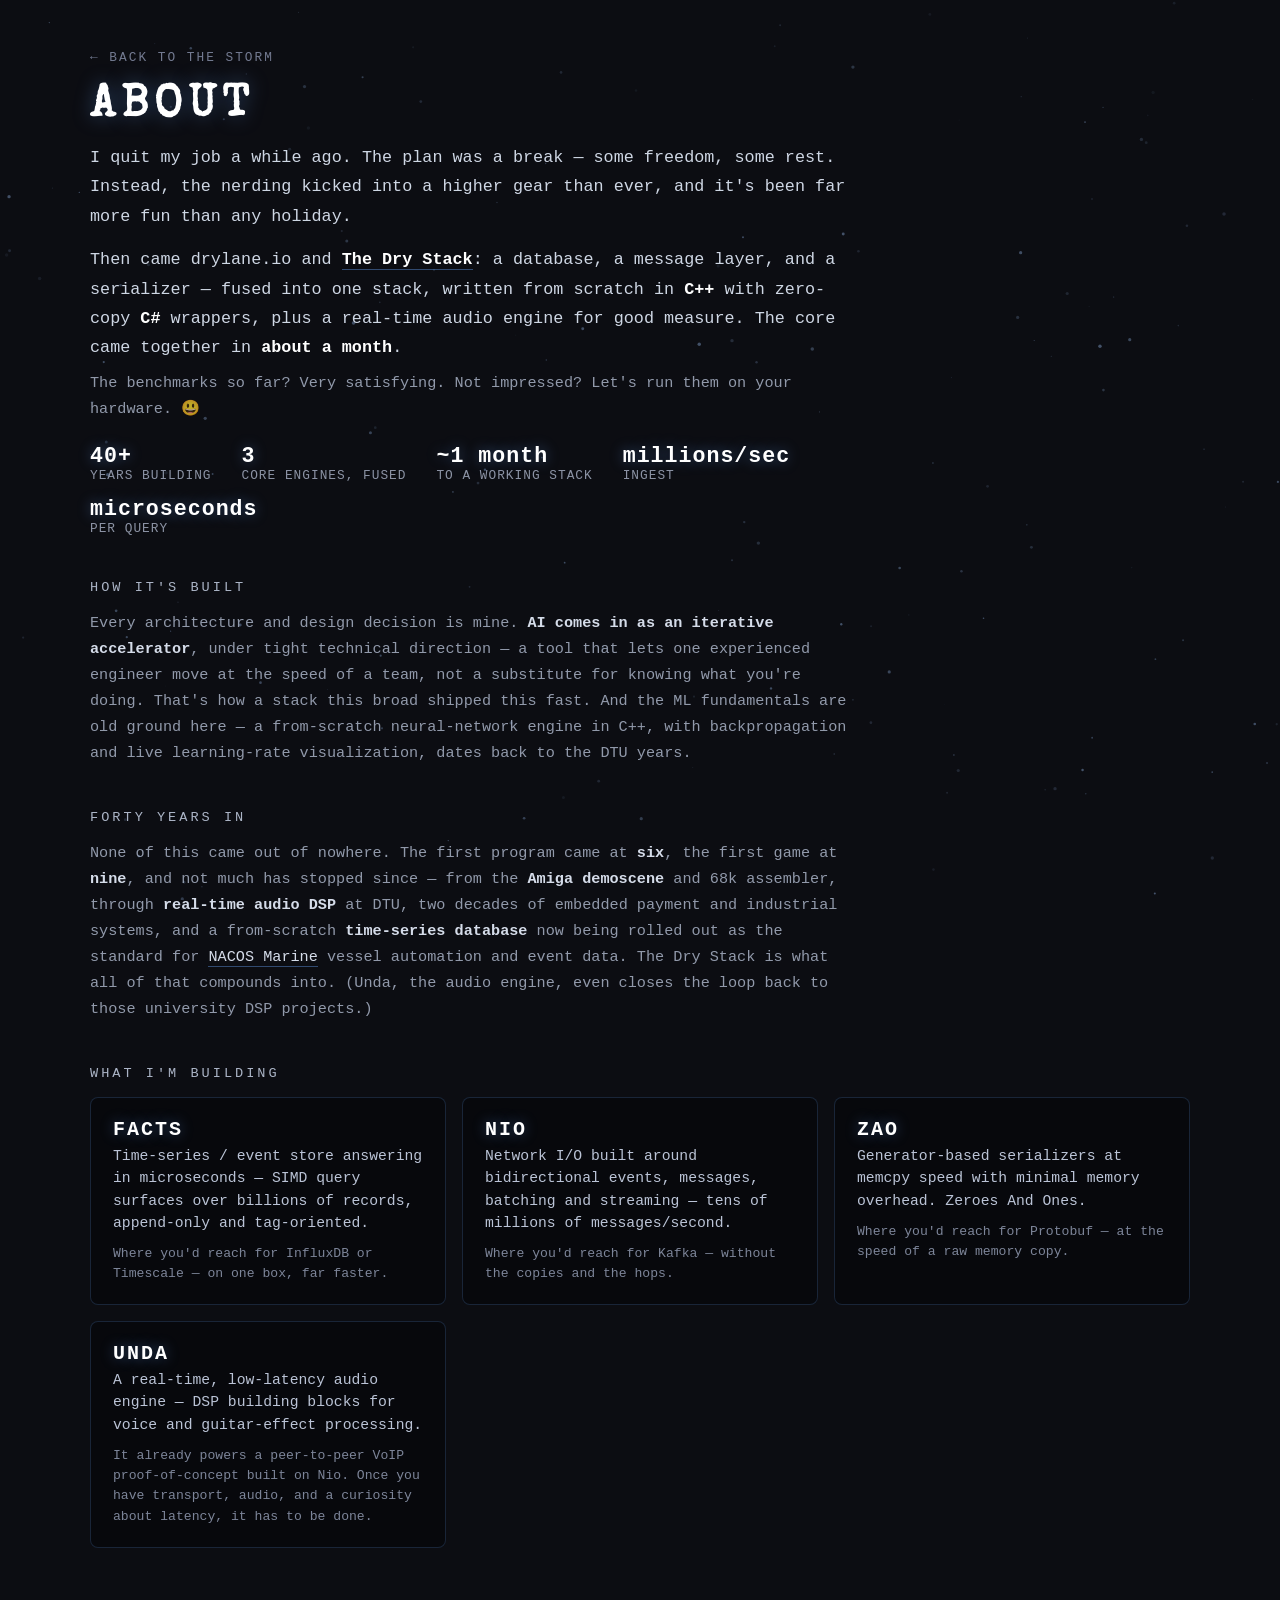
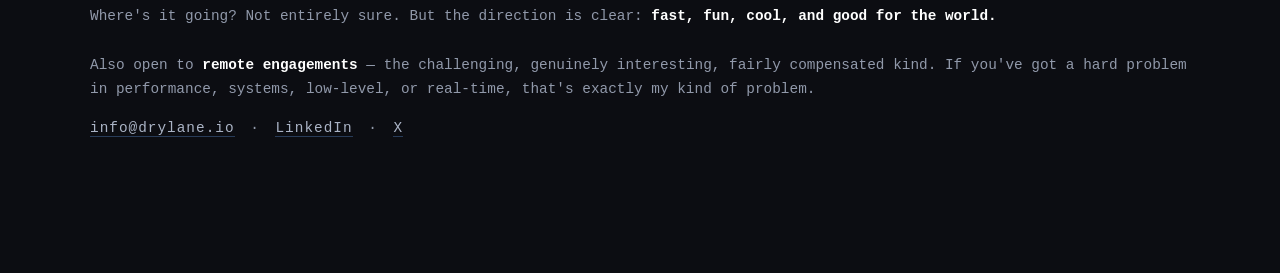
==== about.html @ 505cc19f "NN" ====
<!DOCTYPE html>
<html lang="en">
<head>
    <meta charset="UTF-8">
    <meta name="viewport" content="width=device-width, initial-scale=1.0">
    <title>About — the maker behind The Dry Stack</title>
    <link rel="preconnect" href="https://fonts.googleapis.com">
    <link rel="preconnect" href="https://fonts.gstatic.com" crossorigin>
    <link href="https://fonts.googleapis.com/css2?family=Special+Elite&display=swap" rel="stylesheet">
    <style>
        * { margin: 0; padding: 0; box-sizing: border-box; }

        body {
            background-color: #0c0d12;
            color: rgba(230, 239, 255, 0.9);
            font-family: 'Cascadia Code', 'JetBrains Mono', ui-monospace, 'SF Mono', Menlo, Consolas, monospace;
            min-height: 100vh;
            padding: 48px 24px 80px;
        }

        /* Subtle drifting particle field — the calm at the eye of the storm. */
        #eye-canvas {
            position: fixed;
            top: 0;
            left: 0;
            width: 100%;
            height: 100%;
            z-index: 0;
            pointer-events: none;
            display: block;
        }

        .wrap { max-width: 1100px; margin: 0 auto; position: relative; z-index: 1; }

        a.back {
            color: rgba(160, 170, 200, 0.7);
            text-decoration: none;
            font-size: 0.8rem;
            letter-spacing: 2px;
            text-transform: uppercase;
        }
        a.back:hover { color: #fff; }

        h1 {
            color: #ffffff;
            font-family: 'Special Elite', 'Courier New', monospace;
            font-size: 2.8rem;
            letter-spacing: 6px;
            text-transform: uppercase;
            margin: 18px 0 6px;
            text-shadow: 0 0 20px rgba(106, 168, 254, 0.35);
        }

        .lede {
            color: rgba(224, 232, 246, 0.92);
            font-size: 1.05rem;
            line-height: 1.75;
            max-width: 760px;
            margin: 14px 0 8px;
        }
        .lede strong { color: #fff; }

        .sub {
            color: rgba(190, 200, 222, 0.75);
            font-size: 0.95rem;
            line-height: 1.7;
            max-width: 760px;
            margin: 0 0 16px;
        }
        .sub strong { color: rgba(224, 232, 246, 0.95); }

        .lede a, .sub a {
            color: rgba(224, 232, 246, 0.95);
            text-decoration: none;
            border-bottom: 1px solid rgba(106, 168, 254, 0.4);
            transition: color 0.2s ease, border-color 0.2s ease;
        }
        .lede a:hover, .sub a:hover { color: #fff; border-color: rgba(150, 200, 255, 0.9); }

        .section-label {
            color: rgba(200, 210, 230, 0.85);
            font-size: 0.85rem;
            letter-spacing: 3px;
            text-transform: uppercase;
            margin: 44px 0 16px;
        }

        /* By-the-numbers strip */
        .stats {
            display: flex;
            flex-wrap: wrap;
            gap: 14px 30px;
            margin: 22px 0 8px;
            max-width: 760px;
        }
        .stat { color: rgba(190, 200, 222, 0.72); font-size: 0.8rem; letter-spacing: 1px; text-transform: uppercase; }
        .stat b {
            display: block;
            color: #ffffff;
            font-size: 1.35rem;
            letter-spacing: 1px;
            text-transform: none;
            text-shadow: 0 0 14px rgba(106, 168, 254, 0.4);
        }

        .grid {
            display: grid;
            grid-template-columns: repeat(auto-fill, minmax(280px, 1fr));
            gap: 16px;
        }

        .card {
            display: block;
            text-decoration: none;
            color: inherit;
            background: #07080c;
            border: 1px solid rgba(106, 168, 254, 0.18);
            border-radius: 8px;
            padding: 20px 22px;
            transition: border-color 0.2s ease, box-shadow 0.2s ease, transform 0.2s ease;
        }
        a.card:hover {
            border-color: rgba(106, 168, 254, 0.55);
            box-shadow: 0 0 28px rgba(106, 168, 254, 0.18);
            transform: translateY(-2px);
        }

        .card .name {
            color: #ffffff;
            font-size: 1.25rem;
            font-weight: bold;
            letter-spacing: 2px;
            text-transform: uppercase;
            margin-bottom: 4px;
            text-shadow: 0 0 14px rgba(106, 168, 254, 0.4);
        }
        .card .what {
            color: rgba(206, 216, 236, 0.9);
            font-size: 0.92rem;
            line-height: 1.5;
            margin-bottom: 10px;
        }
        .card .why {
            color: rgba(170, 182, 208, 0.72);
            font-size: 0.82rem;
            line-height: 1.55;
        }

        .foot {
            margin-top: 56px;
            color: rgba(190, 200, 222, 0.75);
            font-size: 0.9rem;
            line-height: 1.7;
        }
        .foot strong { color: #fff; }
        .foot a {
            color: rgba(200, 210, 230, 0.85);
            text-decoration: none;
            border-bottom: 1px solid rgba(106, 168, 254, 0.3);
        }
        .foot a:hover { color: #fff; }
        .foot .links { margin-top: 14px; letter-spacing: 1px; word-spacing: 6px; }

        @media (max-width: 768px) {
            h1 { font-size: 1.8rem; letter-spacing: 3px; }
            .lede { font-size: 0.95rem; }
            .stat b { font-size: 1.15rem; }
        }
    </style>
</head>
<body>
    <canvas id="eye-canvas"></canvas>
    <div class="wrap">
        <a class="back" href="index.html">&larr; back to the storm</a>

        <h1>About</h1>
        <p class="lede">I quit my job a while ago. The plan was a break &mdash; some freedom, some
            rest. Instead, the nerding kicked into a higher gear than ever, and it's been far more
            fun than any holiday.</p>
        <p class="lede">Then came drylane.io and <a href="stack.html"><strong>The Dry Stack</strong></a>: a database, a
            message layer, and a serializer &mdash; fused into one stack, written from scratch in
            <strong>C++</strong> with zero-copy <strong>C#</strong> wrappers, plus a real-time audio
            engine for good measure. The core came together in <strong>about a month</strong>.</p>
        <p class="sub">The benchmarks so far? Very satisfying. Not impressed? Let's run them on your
            hardware. &#128515;</p>

        <div class="stats">
            <div class="stat"><b>40+</b> years building</div>
            <div class="stat"><b>3</b> core engines, fused</div>
            <div class="stat"><b>~1 month</b> to a working stack</div>
            <div class="stat"><b>millions/sec</b> ingest</div>
            <div class="stat"><b>microseconds</b> per query</div>
        </div>

        <div class="section-label">How it's built</div>
        <p class="sub">Every architecture and design decision is mine. <strong>AI comes in as an
            iterative accelerator</strong>, under tight technical direction &mdash; a tool that lets
            one experienced engineer move at the speed of a team, not a substitute for knowing what
            you're doing. That's how a stack this broad shipped this fast. And the ML fundamentals
            are old ground here &mdash; a from-scratch neural-network engine in C++, with
            backpropagation and live learning-rate visualization, dates back to the DTU years.</p>

        <div class="section-label">Forty years in</div>
        <p class="sub">None of this came out of nowhere. The first program came at <strong>six</strong>,
            the first game at <strong>nine</strong>, and not much has stopped since &mdash;
            from the <strong>Amiga demoscene</strong> and 68k assembler, through <strong>real-time
            audio DSP</strong> at DTU, two decades of embedded payment and industrial systems, and a
            from-scratch <strong>time-series database</strong> now being rolled out as the standard
            for <a href="https://www.nacosmarine.com/">NACOS&nbsp;Marine</a> vessel automation and
            event data.
            The Dry Stack is what all of that compounds into. (Unda, the audio engine, even closes
            the loop back to those university DSP projects.)</p>

        <div class="section-label">What I'm building</div>
        <div class="grid">
            <a class="card" href="facts.html">
                <div class="name">Facts</div>
                <div class="what">Time-series / event store answering in microseconds &mdash; SIMD
                    query surfaces over billions of records, append-only and tag-oriented.</div>
                <div class="why">Where you'd reach for InfluxDB or Timescale &mdash; on one box,
                    far faster.</div>
            </a>
            <a class="card" href="nio.html">
                <div class="name">Nio</div>
                <div class="what">Network I/O built around bidirectional events, messages, batching
                    and streaming &mdash; tens of millions of messages/second.</div>
                <div class="why">Where you'd reach for Kafka &mdash; without the copies and the
                    hops.</div>
            </a>
            <a class="card" href="zao.html">
                <div class="name">Zao</div>
                <div class="what">Generator-based serializers at memcpy speed with minimal memory
                    overhead. Zeroes And Ones.</div>
                <div class="why">Where you'd reach for Protobuf &mdash; at the speed of a raw memory
                    copy.</div>
            </a>
            <div class="card">
                <div class="name">Unda</div>
                <div class="what">A real-time, low-latency audio engine &mdash; DSP building blocks
                    for voice and guitar-effect processing.</div>
                <div class="why">It already powers a peer-to-peer VoIP proof-of-concept built on
                    Nio. Once you have transport, audio, and a curiosity about latency, it has to be
                    done.</div>
            </div>
        </div>

        <div class="foot">
            Where's it going? Not entirely sure. But the direction is clear:
            <strong>fast, fun, cool, and good for the world.</strong>
            <br><br>
            Also open to <strong>remote engagements</strong> &mdash; the challenging, genuinely
            interesting, fairly compensated kind. If you've got a hard problem in performance,
            systems, low-level, or real-time, that's exactly my kind of problem.
            <div class="links">
                <a href="mailto:info@drylane.io">info@drylane.io</a> &middot;
                <a href="https://www.linkedin.com/company/drylane-io">LinkedIn</a> &middot;
                <a href="https://x.com/drylaneio">X</a>
            </div>
        </div>
    </div>

    <script>
        // Eye-of-the-storm ambience: a sparse field of faint particles drifting in a
        // slow swirl. Decorative only; pauses for prefers-reduced-motion.
        (() => {
            const canvas = document.getElementById('eye-canvas');
            const ctx = canvas.getContext('2d');
            const reduce = window.matchMedia('(prefers-reduced-motion: reduce)').matches;
            let w, h, cx, cy, particles;

            function seed() {
                w = canvas.width = window.innerWidth;
                h = canvas.height = window.innerHeight;
                cx = w / 2; cy = h / 2;
                const count = Math.min(280, Math.floor(w * h / 7000));
                particles = [];
                for (let i = 0; i < count; i++) {
                    particles.push({
                        x: Math.random() * w,
                        y: Math.random() * h,
                        r: Math.random() * 1.4 + 0.4,
                        a: Math.random() * 0.35 + 0.06,
                        drift: Math.random() * 0.0006 + 0.0002,
                        vy: Math.random() * 0.12 + 0.03
                    });
                }
            }

            function draw(animate) {
                ctx.clearRect(0, 0, w, h);
                for (const p of particles) {
                    if (animate) {
                        const dx = p.x - cx, dy = p.y - cy;
                        const cos = Math.cos(p.drift), sin = Math.sin(p.drift);
                        p.x = cx + dx * cos - dy * sin;
                        p.y = cy + dx * sin + dy * cos - p.vy;
                        if (p.y < -5) p.y = h + 5;
                        if (p.x < -5) p.x = w + 5; else if (p.x > w + 5) p.x = -5;
                    }
                    ctx.beginPath();
                    ctx.arc(p.x, p.y, p.r, 0, Math.PI * 2);
                    ctx.fillStyle = 'rgba(150, 185, 235, ' + p.a + ')';
                    ctx.fill();
                }
                if (animate) requestAnimationFrame(() => draw(true));
            }

            seed();
            draw(!reduce);
            window.addEventListener('resize', () => { seed(); if (reduce) draw(false); });
        })();
    </script>
</body>
</html>
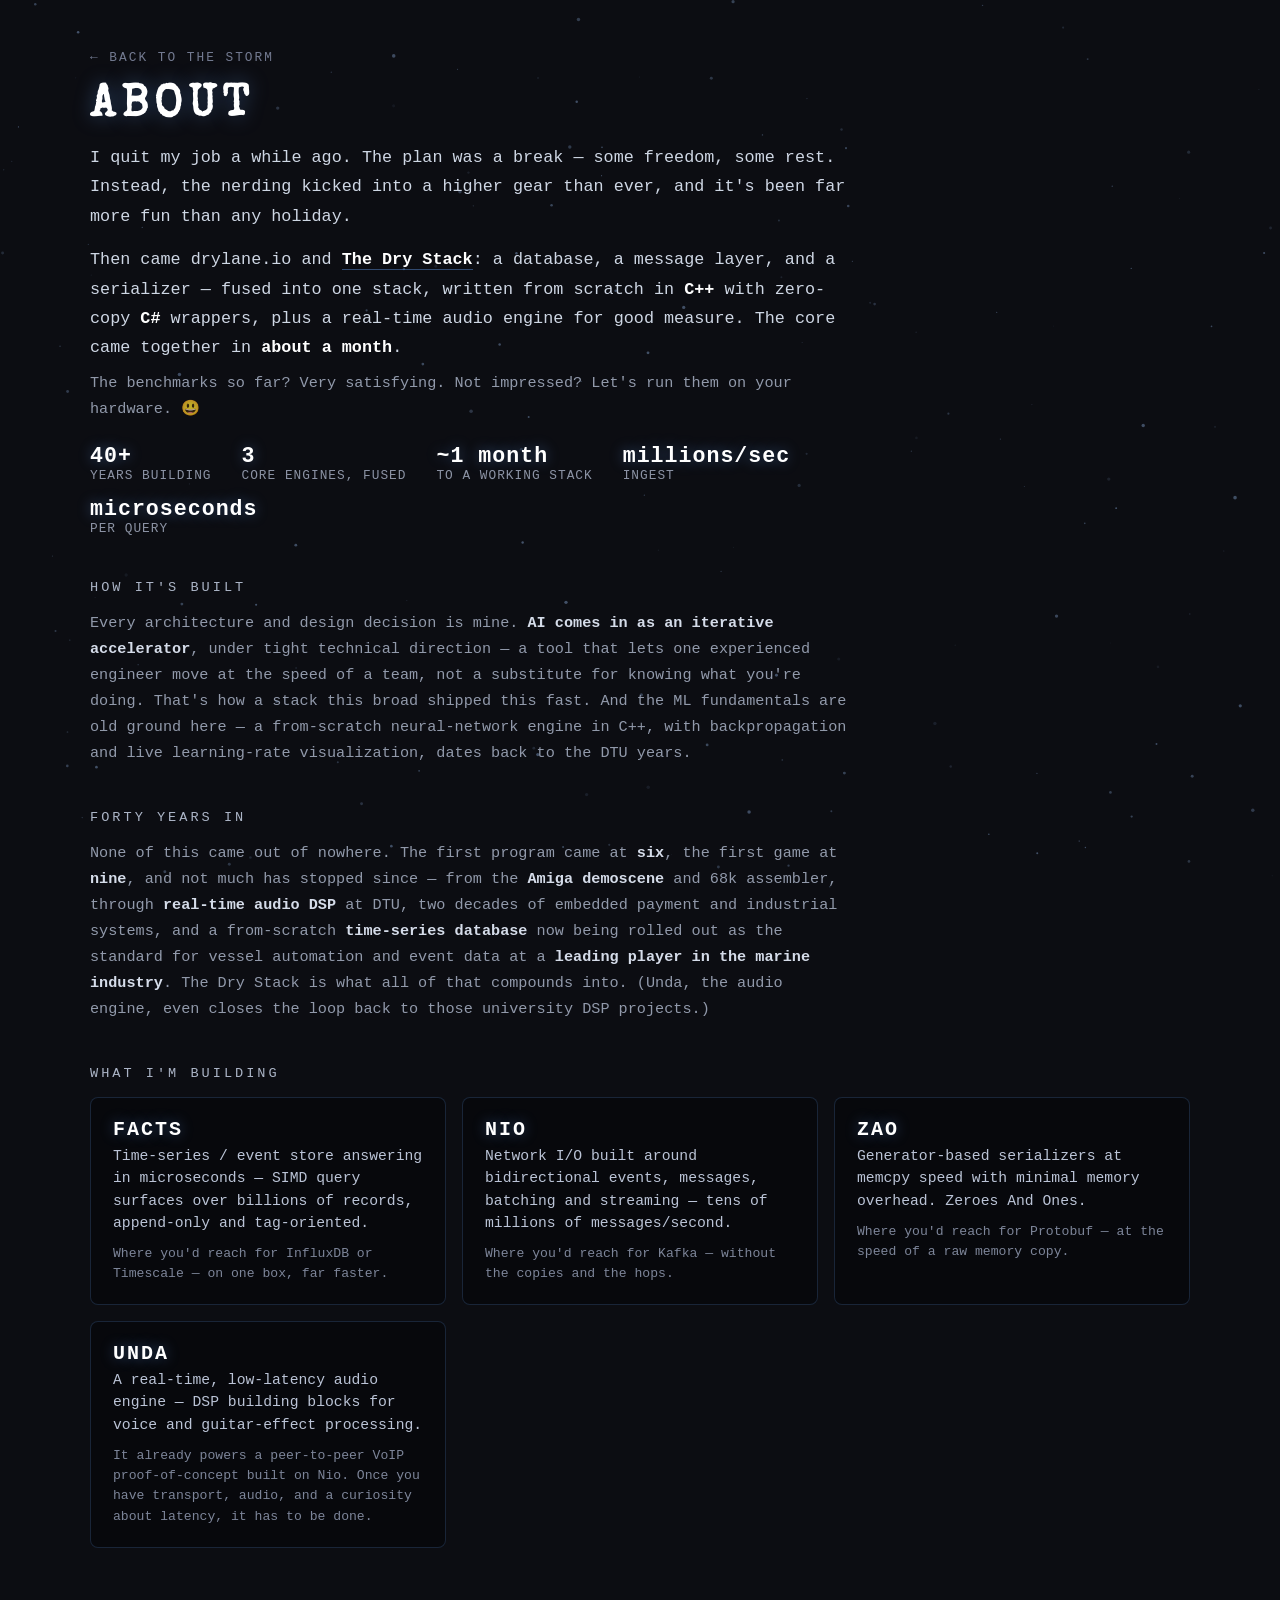
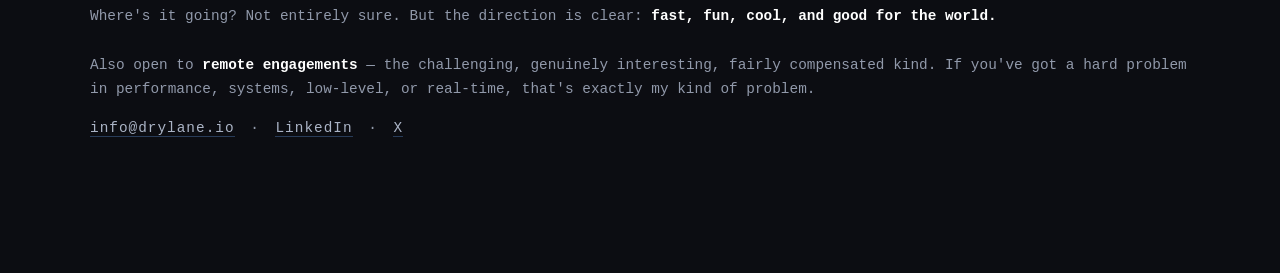
==== commit ce2a84fa: "Doc" ====
--- a/about.html
+++ b/about.html
@@ -206,8 +206,8 @@
             from the <strong>Amiga demoscene</strong> and 68k assembler, through <strong>real-time
             audio DSP</strong> at DTU, two decades of embedded payment and industrial systems, and a
             from-scratch <strong>time-series database</strong> now being rolled out as the standard
-            for <a href="https://www.nacosmarine.com/">NACOS&nbsp;Marine</a> vessel automation and
-            event data.
+            for vessel automation and event data at a <strong>leading player in the marine
+            industry</strong>.
             The Dry Stack is what all of that compounds into. (Unda, the audio engine, even closes
             the loop back to those university DSP projects.)</p>
 
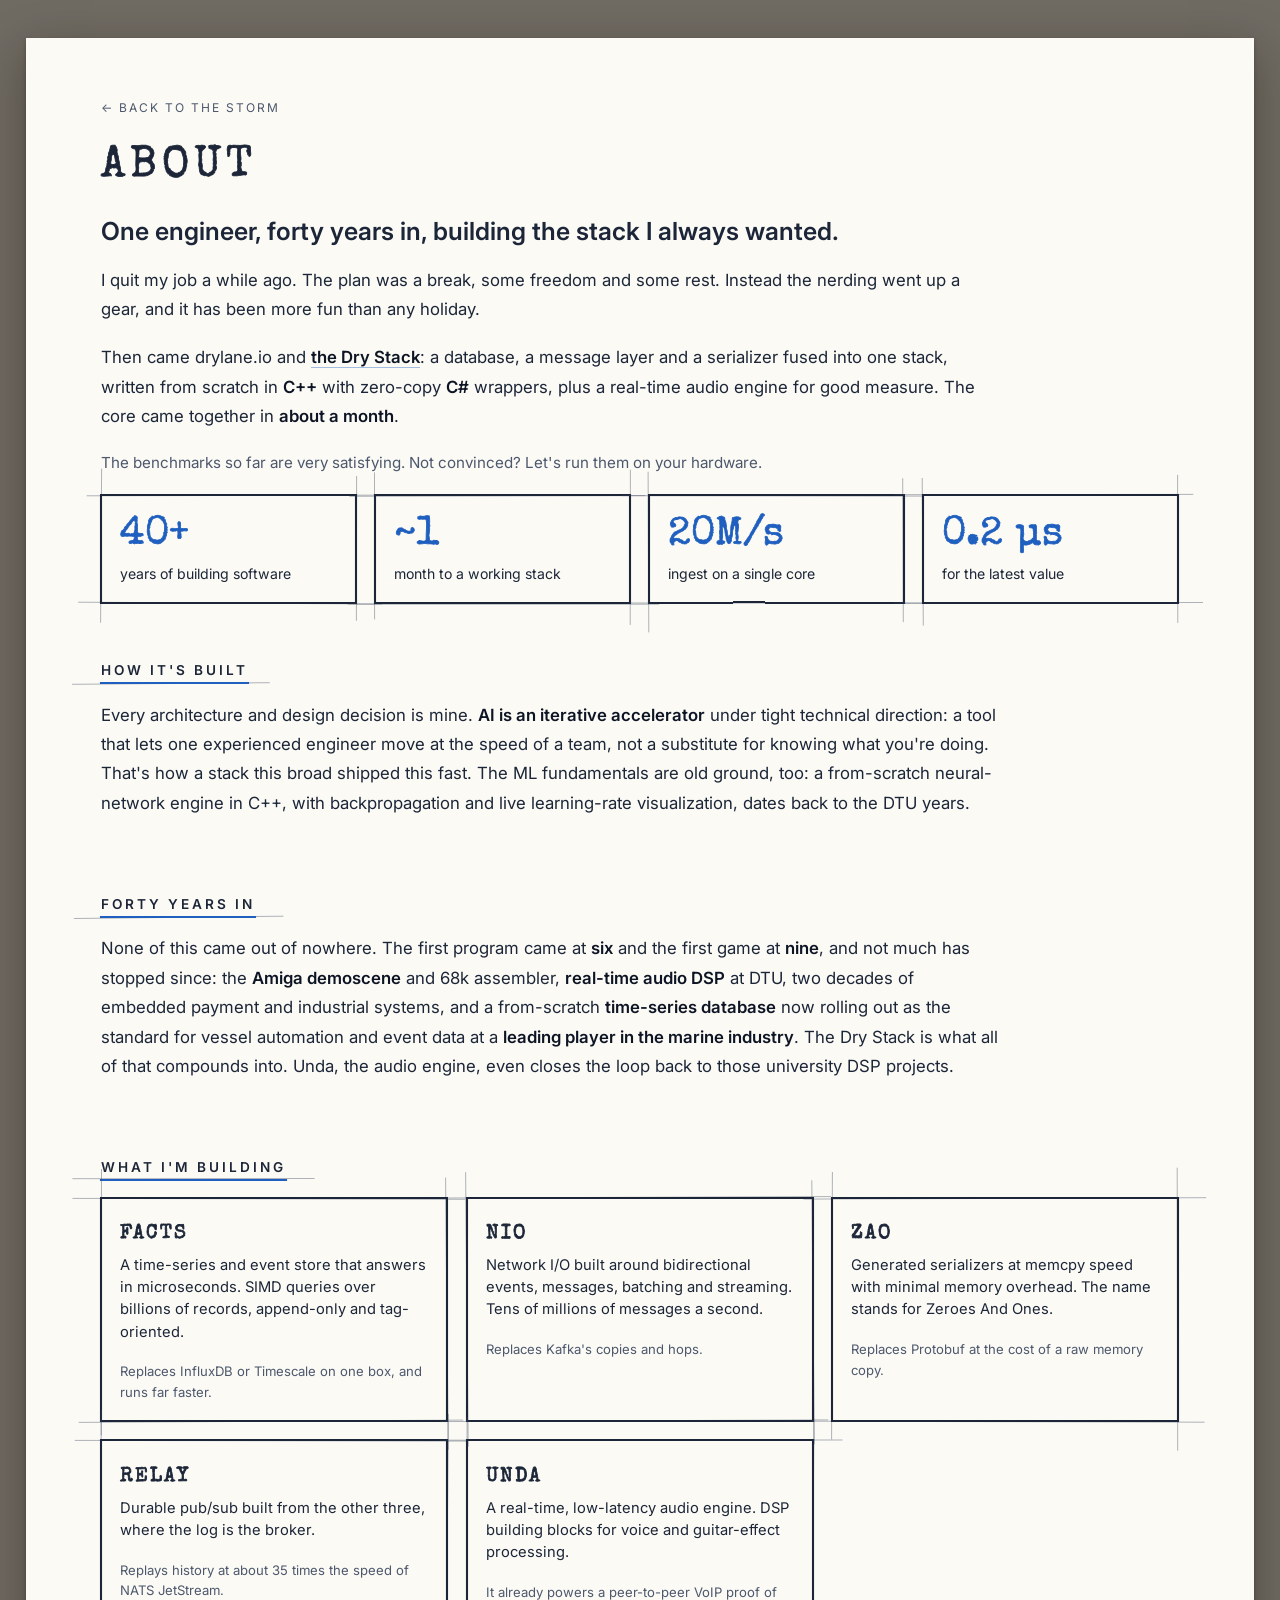
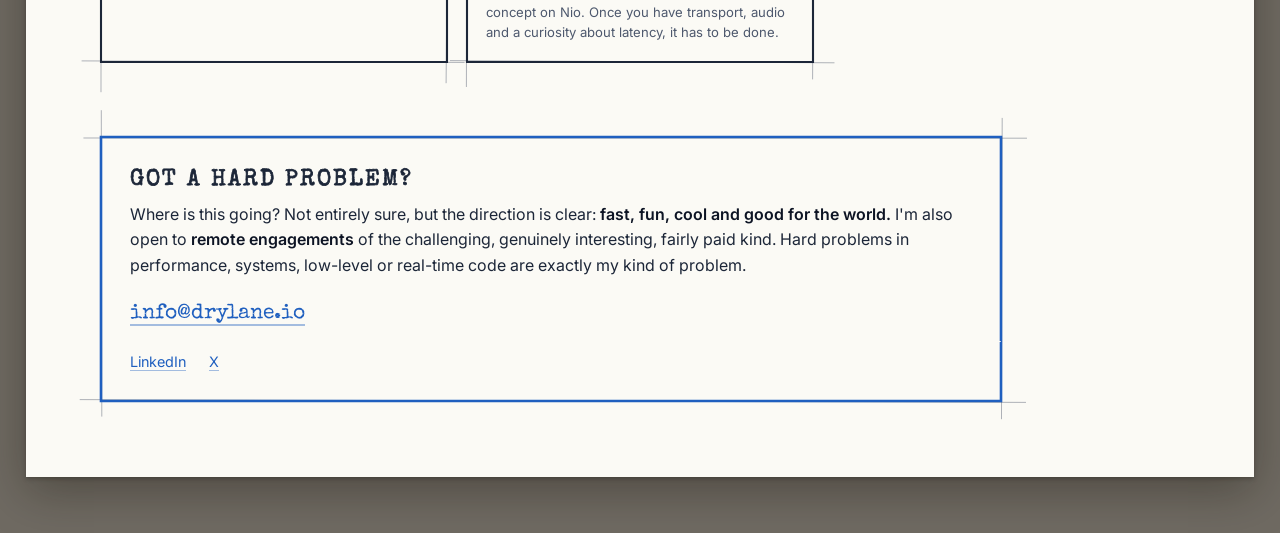
==== commit 8df8dc38: "Drafting-sheet restyle of the inner pages Co-Authored-By: Claude Opus 5.5 <noreply@anthropic.com>" ====
--- a/about.html
+++ b/about.html
@@ -3,312 +3,101 @@
 <head>
     <meta charset="UTF-8">
     <meta name="viewport" content="width=device-width, initial-scale=1.0">
-    <title>About — the maker behind The Dry Stack</title>
+    <title>About Drylane</title>
+    <script src="ink.js"></script>
     <link rel="preconnect" href="https://fonts.googleapis.com">
     <link rel="preconnect" href="https://fonts.gstatic.com" crossorigin>
-    <link href="https://fonts.googleapis.com/css2?family=Special+Elite&display=swap" rel="stylesheet">
-    <style>
-        * { margin: 0; padding: 0; box-sizing: border-box; }
-
-        body {
-            background-color: #0c0d12;
-            color: rgba(230, 239, 255, 0.9);
-            font-family: 'Cascadia Code', 'JetBrains Mono', ui-monospace, 'SF Mono', Menlo, Consolas, monospace;
-            min-height: 100vh;
-            padding: 48px 24px 80px;
-        }
-
-        /* Subtle drifting particle field — the calm at the eye of the storm. */
-        #eye-canvas {
-            position: fixed;
-            top: 0;
-            left: 0;
-            width: 100%;
-            height: 100%;
-            z-index: 0;
-            pointer-events: none;
-            display: block;
-        }
-
-        .wrap { max-width: 1100px; margin: 0 auto; position: relative; z-index: 1; }
-
-        a.back {
-            color: rgba(160, 170, 200, 0.7);
-            text-decoration: none;
-            font-size: 0.8rem;
-            letter-spacing: 2px;
-            text-transform: uppercase;
-        }
-        a.back:hover { color: #fff; }
-
-        h1 {
-            color: #ffffff;
-            font-family: 'Special Elite', 'Courier New', monospace;
-            font-size: 2.8rem;
-            letter-spacing: 6px;
-            text-transform: uppercase;
-            margin: 18px 0 6px;
-            text-shadow: 0 0 20px rgba(106, 168, 254, 0.35);
-        }
-
-        .lede {
-            color: rgba(224, 232, 246, 0.92);
-            font-size: 1.05rem;
-            line-height: 1.75;
-            max-width: 760px;
-            margin: 14px 0 8px;
-        }
-        .lede strong { color: #fff; }
-
-        .sub {
-            color: rgba(190, 200, 222, 0.75);
-            font-size: 0.95rem;
-            line-height: 1.7;
-            max-width: 760px;
-            margin: 0 0 16px;
-        }
-        .sub strong { color: rgba(224, 232, 246, 0.95); }
-
-        .lede a, .sub a {
-            color: rgba(224, 232, 246, 0.95);
-            text-decoration: none;
-            border-bottom: 1px solid rgba(106, 168, 254, 0.4);
-            transition: color 0.2s ease, border-color 0.2s ease;
-        }
-        .lede a:hover, .sub a:hover { color: #fff; border-color: rgba(150, 200, 255, 0.9); }
-
-        .section-label {
-            color: rgba(200, 210, 230, 0.85);
-            font-size: 0.85rem;
-            letter-spacing: 3px;
-            text-transform: uppercase;
-            margin: 44px 0 16px;
-        }
-
-        /* By-the-numbers strip */
-        .stats {
-            display: flex;
-            flex-wrap: wrap;
-            gap: 14px 30px;
-            margin: 22px 0 8px;
-            max-width: 760px;
-        }
-        .stat { color: rgba(190, 200, 222, 0.72); font-size: 0.8rem; letter-spacing: 1px; text-transform: uppercase; }
-        .stat b {
-            display: block;
-            color: #ffffff;
-            font-size: 1.35rem;
-            letter-spacing: 1px;
-            text-transform: none;
-            text-shadow: 0 0 14px rgba(106, 168, 254, 0.4);
-        }
-
-        .grid {
-            display: grid;
-            grid-template-columns: repeat(auto-fill, minmax(280px, 1fr));
-            gap: 16px;
-        }
-
-        .card {
-            display: block;
-            text-decoration: none;
-            color: inherit;
-            background: #07080c;
-            border: 1px solid rgba(106, 168, 254, 0.18);
-            border-radius: 8px;
-            padding: 20px 22px;
-            transition: border-color 0.2s ease, box-shadow 0.2s ease, transform 0.2s ease;
-        }
-        a.card:hover {
-            border-color: rgba(106, 168, 254, 0.55);
-            box-shadow: 0 0 28px rgba(106, 168, 254, 0.18);
-            transform: translateY(-2px);
-        }
-
-        .card .name {
-            color: #ffffff;
-            font-size: 1.25rem;
-            font-weight: bold;
-            letter-spacing: 2px;
-            text-transform: uppercase;
-            margin-bottom: 4px;
-            text-shadow: 0 0 14px rgba(106, 168, 254, 0.4);
-        }
-        .card .what {
-            color: rgba(206, 216, 236, 0.9);
-            font-size: 0.92rem;
-            line-height: 1.5;
-            margin-bottom: 10px;
-        }
-        .card .why {
-            color: rgba(170, 182, 208, 0.72);
-            font-size: 0.82rem;
-            line-height: 1.55;
-        }
-
-        .foot {
-            margin-top: 56px;
-            color: rgba(190, 200, 222, 0.75);
-            font-size: 0.9rem;
-            line-height: 1.7;
-        }
-        .foot strong { color: #fff; }
-        .foot a {
-            color: rgba(200, 210, 230, 0.85);
-            text-decoration: none;
-            border-bottom: 1px solid rgba(106, 168, 254, 0.3);
-        }
-        .foot a:hover { color: #fff; }
-        .foot .links { margin-top: 14px; letter-spacing: 1px; word-spacing: 6px; }
-
-        @media (max-width: 768px) {
-            h1 { font-size: 1.8rem; letter-spacing: 3px; }
-            .lede { font-size: 0.95rem; }
-            .stat b { font-size: 1.15rem; }
-        }
-    </style>
+    <link href="https://fonts.googleapis.com/css2?family=Special+Elite&family=Inter:wght@400;600&family=Caveat:wght@500;600&display=swap" rel="stylesheet">
+    <link rel="stylesheet" href="site.css">
 </head>
 <body>
-    <canvas id="eye-canvas"></canvas>
-    <div class="wrap">
+    <div class="sheet">
         <a class="back" href="index.html">&larr; back to the storm</a>
 
         <h1>About</h1>
-        <p class="lede">I quit my job a while ago. The plan was a break &mdash; some freedom, some
-            rest. Instead, the nerding kicked into a higher gear than ever, and it's been far more
-            fun than any holiday.</p>
-        <p class="lede">Then came drylane.io and <a href="stack.html"><strong>The Dry Stack</strong></a>: a database, a
-            message layer, and a serializer &mdash; fused into one stack, written from scratch in
+        <p class="tagline">One engineer, forty years in, building the stack I always wanted.</p>
+        <p class="lede">I quit my job a while ago. The plan was a break, some freedom and some rest.
+            Instead the nerding went up a gear, and it has been more fun than any holiday.</p>
+        <p class="lede">Then came drylane.io and <a href="stack.html"><strong>the Dry Stack</strong></a>:
+            a database, a message layer and a serializer fused into one stack, written from scratch in
             <strong>C++</strong> with zero-copy <strong>C#</strong> wrappers, plus a real-time audio
             engine for good measure. The core came together in <strong>about a month</strong>.</p>
-        <p class="sub">The benchmarks so far? Very satisfying. Not impressed? Let's run them on your
-            hardware. &#128515;</p>
+        <p class="sub">The benchmarks so far are very satisfying. Not convinced? Let's run them on your
+            hardware.</p>
 
-        <div class="stats">
-            <div class="stat"><b>40+</b> years building</div>
-            <div class="stat"><b>3</b> core engines, fused</div>
-            <div class="stat"><b>~1 month</b> to a working stack</div>
-            <div class="stat"><b>millions/sec</b> ingest</div>
-            <div class="stat"><b>microseconds</b> per query</div>
+        <div class="proof">
+            <div class="tile" data-ink="box" data-reveal><span class="big">40+</span><span class="lbl">years of building software</span></div>
+            <div class="tile" data-ink="box" data-reveal><span class="big">~1</span><span class="lbl">month to a working stack</span></div>
+            <a class="tile" href="facts.html" data-ink="box" data-reveal><span class="big">20M/s</span><span class="lbl">ingest on a single core</span></a>
+            <a class="tile" href="facts.html" data-ink="box" data-reveal><span class="big">0.2&nbsp;&micro;s</span><span class="lbl">for the latest value</span></a>
         </div>
 
-        <div class="section-label">How it's built</div>
-        <p class="sub">Every architecture and design decision is mine. <strong>AI comes in as an
-            iterative accelerator</strong>, under tight technical direction &mdash; a tool that lets
-            one experienced engineer move at the speed of a team, not a substitute for knowing what
-            you're doing. That's how a stack this broad shipped this fast. And the ML fundamentals
-            are old ground here &mdash; a from-scratch neural-network engine in C++, with
-            backpropagation and live learning-rate visualization, dates back to the DTU years.</p>
+        <div class="section-wrap"><span class="section-label" data-ink="u" data-reveal>How it's built</span></div>
+        <p class="lede">Every architecture and design decision is mine. <strong>AI is an iterative
+            accelerator</strong> under tight technical direction: a tool that lets one experienced
+            engineer move at the speed of a team, not a substitute for knowing what you're doing.
+            That's how a stack this broad shipped this fast. The ML fundamentals are old ground, too:
+            a from-scratch neural-network engine in C++, with backpropagation and live learning-rate
+            visualization, dates back to the DTU years.</p>
 
-        <div class="section-label">Forty years in</div>
-        <p class="sub">None of this came out of nowhere. The first program came at <strong>six</strong>,
-            the first game at <strong>nine</strong>, and not much has stopped since &mdash;
-            from the <strong>Amiga demoscene</strong> and 68k assembler, through <strong>real-time
-            audio DSP</strong> at DTU, two decades of embedded payment and industrial systems, and a
-            from-scratch <strong>time-series database</strong> now being rolled out as the standard
-            for vessel automation and event data at a <strong>leading player in the marine
-            industry</strong>.
-            The Dry Stack is what all of that compounds into. (Unda, the audio engine, even closes
-            the loop back to those university DSP projects.)</p>
+        <div class="section-wrap"><span class="section-label" data-ink="u" data-reveal>Forty years in</span></div>
+        <p class="lede">None of this came out of nowhere. The first program came at <strong>six</strong>
+            and the first game at <strong>nine</strong>, and not much has stopped since: the
+            <strong>Amiga demoscene</strong> and 68k assembler, <strong>real-time audio DSP</strong> at
+            DTU, two decades of embedded payment and industrial systems, and a from-scratch
+            <strong>time-series database</strong> now rolling out as the standard for vessel automation
+            and event data at a <strong>leading player in the marine industry</strong>. The Dry Stack
+            is what all of that compounds into. Unda, the audio engine, even closes the loop back to
+            those university DSP projects.</p>
 
-        <div class="section-label">What I'm building</div>
+        <div class="section-wrap"><span class="section-label" data-ink="u" data-reveal>What I'm building</span></div>
         <div class="grid">
-            <a class="card" href="facts.html">
-                <div class="name">Facts</div>
-                <div class="what">Time-series / event store answering in microseconds &mdash; SIMD
-                    query surfaces over billions of records, append-only and tag-oriented.</div>
-                <div class="why">Where you'd reach for InfluxDB or Timescale &mdash; on one box,
-                    far faster.</div>
+            <a class="card" href="facts.html" data-ink="box" data-reveal>
+                <span class="name-line"><span class="name">Facts</span></span>
+                <div class="what">A time-series and event store that answers in microseconds. SIMD
+                    queries over billions of records, append-only and tag-oriented.</div>
+                <div class="why">Replaces InfluxDB or Timescale on one box, and runs far faster.</div>
             </a>
-            <a class="card" href="nio.html">
-                <div class="name">Nio</div>
-                <div class="what">Network I/O built around bidirectional events, messages, batching
-                    and streaming &mdash; tens of millions of messages/second.</div>
-                <div class="why">Where you'd reach for Kafka &mdash; without the copies and the
-                    hops.</div>
+            <a class="card" href="nio.html" data-ink="box" data-reveal>
+                <span class="name-line"><span class="name">Nio</span></span>
+                <div class="what">Network I/O built around bidirectional events, messages, batching and
+                    streaming. Tens of millions of messages a second.</div>
+                <div class="why">Replaces Kafka's copies and hops.</div>
             </a>
-            <a class="card" href="zao.html">
-                <div class="name">Zao</div>
-                <div class="what">Generator-based serializers at memcpy speed with minimal memory
-                    overhead. Zeroes And Ones.</div>
-                <div class="why">Where you'd reach for Protobuf &mdash; at the speed of a raw memory
-                    copy.</div>
+            <a class="card" href="zao.html" data-ink="box" data-reveal>
+                <span class="name-line"><span class="name">Zao</span></span>
+                <div class="what">Generated serializers at memcpy speed with minimal memory overhead.
+                    The name stands for Zeroes And Ones.</div>
+                <div class="why">Replaces Protobuf at the cost of a raw memory copy.</div>
             </a>
-            <div class="card">
-                <div class="name">Unda</div>
-                <div class="what">A real-time, low-latency audio engine &mdash; DSP building blocks
-                    for voice and guitar-effect processing.</div>
-                <div class="why">It already powers a peer-to-peer VoIP proof-of-concept built on
-                    Nio. Once you have transport, audio, and a curiosity about latency, it has to be
-                    done.</div>
+            <a class="card" href="relay.html" data-ink="box" data-reveal>
+                <span class="name-line"><span class="name">Relay</span></span>
+                <div class="what">Durable pub/sub built from the other three, where the log is the
+                    broker.</div>
+                <div class="why">Replays history at about 35 times the speed of NATS JetStream.</div>
+            </a>
+            <div class="card" data-ink="box" data-reveal>
+                <span class="name-line"><span class="name">Unda</span></span>
+                <div class="what">A real-time, low-latency audio engine. DSP building blocks for voice
+                    and guitar-effect processing.</div>
+                <div class="why">It already powers a peer-to-peer VoIP proof of concept on Nio. Once
+                    you have transport, audio and a curiosity about latency, it has to be done.</div>
             </div>
         </div>
 
-        <div class="foot">
-            Where's it going? Not entirely sure. But the direction is clear:
-            <strong>fast, fun, cool, and good for the world.</strong>
-            <br><br>
-            Also open to <strong>remote engagements</strong> &mdash; the challenging, genuinely
-            interesting, fairly compensated kind. If you've got a hard problem in performance,
-            systems, low-level, or real-time, that's exactly my kind of problem.
+        <div class="contact" data-ink="box2" data-reveal>
+            <span class="contact-h">Got a hard problem?</span>
+            <p>Where is this going? Not entirely sure, but the direction is clear: <strong>fast, fun,
+                cool and good for the world.</strong> I'm also open to <strong>remote
+                engagements</strong> of the challenging, genuinely interesting, fairly paid kind. Hard
+                problems in performance, systems, low-level or real-time code are exactly my kind of
+                problem.</p>
+            <a class="contact-mail" href="mailto:info@drylane.io">info@drylane.io</a>
             <div class="links">
-                <a href="mailto:info@drylane.io">info@drylane.io</a> &middot;
-                <a href="https://www.linkedin.com/company/drylane-io">LinkedIn</a> &middot;
+                <a href="https://www.linkedin.com/company/drylane-io">LinkedIn</a>
                 <a href="https://x.com/drylaneio">X</a>
             </div>
         </div>
     </div>
-
-    <script>
-        // Eye-of-the-storm ambience: a sparse field of faint particles drifting in a
-        // slow swirl. Decorative only; pauses for prefers-reduced-motion.
-        (() => {
-            const canvas = document.getElementById('eye-canvas');
-            const ctx = canvas.getContext('2d');
-            const reduce = window.matchMedia('(prefers-reduced-motion: reduce)').matches;
-            let w, h, cx, cy, particles;
-
-            function seed() {
-                w = canvas.width = window.innerWidth;
-                h = canvas.height = window.innerHeight;
-                cx = w / 2; cy = h / 2;
-                const count = Math.min(280, Math.floor(w * h / 7000));
-                particles = [];
-                for (let i = 0; i < count; i++) {
-                    particles.push({
-                        x: Math.random() * w,
-                        y: Math.random() * h,
-                        r: Math.random() * 1.4 + 0.4,
-                        a: Math.random() * 0.35 + 0.06,
-                        drift: Math.random() * 0.0006 + 0.0002,
-                        vy: Math.random() * 0.12 + 0.03
-                    });
-                }
-            }
-
-            function draw(animate) {
-                ctx.clearRect(0, 0, w, h);
-                for (const p of particles) {
-                    if (animate) {
-                        const dx = p.x - cx, dy = p.y - cy;
-                        const cos = Math.cos(p.drift), sin = Math.sin(p.drift);
-                        p.x = cx + dx * cos - dy * sin;
-                        p.y = cy + dx * sin + dy * cos - p.vy;
-                        if (p.y < -5) p.y = h + 5;
-                        if (p.x < -5) p.x = w + 5; else if (p.x > w + 5) p.x = -5;
-                    }
-                    ctx.beginPath();
-                    ctx.arc(p.x, p.y, p.r, 0, Math.PI * 2);
-                    ctx.fillStyle = 'rgba(150, 185, 235, ' + p.a + ')';
-                    ctx.fill();
-                }
-                if (animate) requestAnimationFrame(() => draw(true));
-            }
-
-            seed();
-            draw(!reduce);
-            window.addEventListener('resize', () => { seed(); if (reduce) draw(false); });
-        })();
-    </script>
 </body>
 </html>
--- a/site.css
+++ b/site.css
@@ -0,0 +1,378 @@
+/* drylane.io inner pages: a drafting sheet on a desk.
+   Fonts: Special Elite (headings), Inter (text), Caveat (hand notes). Code uses the system mono.
+   --g (5 mm) is the spacing unit. ink.js draws every [data-ink] outline. */
+:root {
+    --g: 5mm;
+    --paper: #fbfaf5;
+    --paper-dark: #f2efe6;
+    --desk: #6f6a62;
+    --pencil: rgba(60, 70, 92, 0.45);
+    --ink: #1c2638;
+    --ink-soft: #4d586d;
+    --blue: #1f5fbf;
+    --red: #c23a2e;
+    --green: #2e7d4f;
+    --hl: rgba(255, 222, 70, 0.55);
+    --hand: 'Caveat', 'Segoe Print', cursive;
+    --type: 'Special Elite', 'Courier New', monospace;
+    --code: ui-monospace, 'Cascadia Code', Consolas, Menlo, monospace;
+}
+
+* { margin: 0; padding: 0; box-sizing: border-box; }
+
+body {
+    background: var(--desk);
+    color: var(--ink);
+    font-family: 'Inter', 'Segoe UI', system-ui, sans-serif;
+    font-size: 16px;
+    line-height: 1.6;
+    padding: calc(var(--g) * 2) var(--g) calc(var(--g) * 3);
+}
+
+.sheet {
+    max-width: calc(var(--g) * 65);
+    margin: 0 auto;
+    padding: calc(var(--g) * 3) calc(var(--g) * 4) calc(var(--g) * 4);
+    background-color: var(--paper);
+    box-shadow: 0 2px 4px rgba(20, 16, 10, 0.25), 0 14px 44px rgba(20, 16, 10, 0.35);
+    overflow: hidden;   /* pencil overshoot stops at the paper edge */
+}
+
+strong, b { font-weight: 600; color: #0d1424; }
+code { font-family: var(--code); font-size: 0.9em; }
+
+/* Special Elite has no bold cut; a stroke in the text colour reads as a double-struck key. */
+h1, .abox-name, .card .name, .part h3 { -webkit-text-stroke: 0.8px currentColor; }
+
+a.back {
+    color: var(--ink-soft);
+    text-decoration: none;
+    font-size: 12px;
+    letter-spacing: 2px;
+    text-transform: uppercase;
+}
+a.back:hover { color: var(--blue); }
+
+h1 {
+    font-family: var(--type);
+    font-weight: normal;
+    font-size: 44px;
+    line-height: calc(var(--g) * 3);
+    letter-spacing: 5px;
+    text-transform: uppercase;
+    margin: var(--g) 0;
+}
+
+.tagline { max-width: 900px; font-size: 1.55rem; font-weight: 600; line-height: 1.3; margin: 0 0 var(--g); }
+.lede { max-width: 900px; font-size: 1.05rem; line-height: 1.75; margin: 0 0 var(--g); }
+.sub { max-width: 900px; font-size: 0.95rem; line-height: 1.7; margin: 0 0 var(--g); color: var(--ink-soft); }
+.fine { max-width: 900px; margin: var(--g) 0 0; font-size: 0.82rem; line-height: 1.6; color: var(--ink-soft); }
+.lede a, .sub a, .fine a, .foot a, .spec a, .part a, ul.plain a, .callout a {
+    color: var(--blue);
+    text-decoration: none;
+    border-bottom: 1px solid rgba(31, 95, 191, 0.4);
+}
+.lede a:hover, .sub a:hover, .fine a:hover, .foot a:hover, .spec a:hover, .part a:hover, ul.plain a:hover, .callout a:hover { border-bottom-color: var(--blue); }
+
+ul.plain { max-width: 900px; margin: 0 0 var(--g) 1.2em; font-size: 0.95rem; line-height: 1.7; }
+ul.plain li { margin-bottom: 0.4em; }
+
+/* Handwritten notes: red pen for the problem, blue/green for the answer. */
+.note { font-family: var(--hand); font-size: 21px; font-weight: 500; line-height: var(--g); }
+
+/* ── Ink, drafting-table style: pencil construction lines that run past the corners,
+   then a fatter ruled ink line that stops exactly at them. */
+[data-ink] { position: relative; }
+html:not(.js) [data-ink] { outline: 1.5px solid var(--ink); }
+svg.ink {
+    position: absolute; inset: 0; width: 100%; height: 100%;
+    overflow: visible; pointer-events: none;
+    fill: none; stroke-linecap: round;
+}
+svg.ink.u { inset: auto 0 -3px 0; height: 4px; }
+svg.ink .c { stroke: var(--pencil); stroke-width: 0.9; }
+svg.ink .k { stroke: var(--ink); stroke-width: 2.1; stroke-linejoin: miter; stroke-linecap: square; }
+svg.ink.box2 .k { stroke: var(--blue); stroke-width: 2.6; }
+svg.ink.boxr .k { stroke: var(--red); stroke-width: 2.6; }
+svg.ink.u .k { stroke: var(--blue); }
+
+.pen { stroke-dasharray: 100; stroke-dashoffset: 0; }
+.anim .pen { stroke-dashoffset: 100; transition: stroke-dashoffset 0.8s cubic-bezier(.5, 0, .3, 1) var(--d, 0s); }
+.anim .drawn .pen { stroke-dashoffset: 0; }
+.anim svg.ink .c { transition-duration: 0.55s; }
+.anim svg.ink .k { transition-delay: calc(var(--d, 0s) + 0.45s); }
+
+.anim .note { clip-path: inset(-0.4em 100% -0.4em 0); transition: clip-path 0.7s ease var(--d, 0s); }
+.anim .drawn .note { clip-path: inset(-0.4em -0.4em -0.4em 0); }
+
+.fade { opacity: 1; }
+.anim .fade { opacity: 0; transition: opacity 0.5s ease var(--d, 0s); }
+.anim .drawn .fade { opacity: 1; }
+
+/* ── Section labels with an inked underline. */
+.section-wrap { display: block; }
+.section-label {
+    display: inline-block;
+    font-size: 0.85rem;
+    font-weight: 600;
+    letter-spacing: 3px;
+    text-transform: uppercase;
+    margin: calc(var(--g) * 3) 0 var(--g);
+}
+
+/* ── Title-block notes: label column + value column, rows split by pencil rules. */
+.spec {
+    max-width: 900px;
+    display: grid;
+    grid-template-columns: max-content 1fr;
+    margin: calc(var(--g) * 2) 0 0;
+    font-size: 0.95rem;
+    line-height: 1.5;
+}
+.spec dt, .spec dd { padding: calc(var(--g) * 0.5) var(--g); }
+.spec dt {
+    font-size: 0.72rem;
+    letter-spacing: 2px;
+    text-transform: uppercase;
+    color: var(--ink-soft);
+    border-right: 1px solid var(--pencil);
+    padding-top: calc(var(--g) * 0.5 + 3px);
+}
+.spec dt:not(:first-of-type), .spec dd:not(:first-of-type) { border-top: 1px solid var(--pencil); }
+
+/* ── Fusion sketch (stack page): three boxes glued by seams, fused into one. */
+.fusion {
+    display: flex;
+    align-items: center;
+    justify-content: center;
+    gap: var(--g);
+    margin: calc(var(--g) * 2) 0;
+}
+.fusion .before, .fusion .after { flex: 1 1 calc(var(--g) * 16); max-width: calc(var(--g) * 21); }
+.fbox { line-height: var(--g); display: flex; flex-direction: column; padding: calc(var(--g) * 0.5) var(--g); }
+.fbox-k { font-weight: 600; }
+.fbox-s { color: var(--ink-soft); font-size: 13px; }
+.seam { position: relative; height: calc(var(--g) * 2); }
+.seam svg { position: absolute; left: 50%; top: 0; width: 4px; height: 100%; overflow: visible; stroke: var(--red); stroke-width: 1.6; fill: none; }
+.seam .note { position: absolute; left: calc(50% + 12px); top: calc(var(--g) * 0.5); color: var(--red); white-space: nowrap; }
+.before-tag { margin-top: var(--g); text-align: center; color: var(--red); }
+.fuse { display: flex; flex-direction: column; align-items: center; }
+.fuse svg { width: 84px; height: 34px; overflow: visible; stroke: var(--blue); stroke-width: 2; fill: none; stroke-linecap: round; stroke-linejoin: round; }
+.fuse .note { color: var(--blue); }
+.abox { padding: var(--g) calc(var(--g) * 1.5); }
+.abox-name { font-family: var(--type); font-size: 26px; line-height: calc(var(--g) * 2); letter-spacing: 4px; }
+.abox-row { line-height: var(--g); display: flex; align-items: center; gap: 10px; }
+.abox-row svg { width: 14px; height: 14px; overflow: visible; stroke: var(--green); stroke-width: 2.2; fill: none; stroke-linecap: round; stroke-linejoin: round; }
+.abox-tag { margin-top: var(--g); color: var(--green); }
+
+/* ── Cards. */
+.grid {
+    display: grid;
+    grid-template-columns: repeat(auto-fill, minmax(calc(var(--g) * 15), 1fr));
+    gap: var(--g);
+}
+.grid.four { grid-template-columns: repeat(auto-fill, minmax(calc(var(--g) * 11.5), 1fr)); }
+a.card, div.card { display: block; text-decoration: none; color: inherit; padding: var(--g); }
+a.card:hover svg.ink .k, a.tile:hover svg.ink .k, a.cta:hover svg.ink .k { stroke: var(--blue); }
+.card .name {
+    font-family: var(--type);
+    font-size: 20px;
+    line-height: calc(var(--g) * 2);
+    letter-spacing: 2px;
+    text-transform: uppercase;
+    /* Highlighter swipe on hover, the only hover effect. */
+    background: linear-gradient(transparent 50%, var(--hl) 50%, var(--hl) 88%, transparent 88%) no-repeat;
+    background-size: 0 100%;
+    transition: background-size 0.3s ease;
+}
+a.card:hover .name { background-size: 100% 100%; }
+.name-line { display: block; }
+.card .what { font-size: 0.92rem; line-height: 1.5; margin-bottom: var(--g); }
+.card .why { font-size: 0.82rem; line-height: 1.55; color: var(--ink-soft); }
+.card .tag { display: block; color: var(--blue); }
+.card .tag.new { color: var(--red); }
+
+/* Plain explanatory boxes (data model, limits). */
+.part { padding: var(--g); }
+.part .tag { display: block; color: var(--blue); }
+.part h3 {
+    font-family: var(--type);
+    font-weight: normal;
+    font-size: 1.1rem;
+    line-height: 1.4;
+    letter-spacing: 2px;
+    text-transform: uppercase;
+    margin-bottom: 6px;
+}
+.part p { font-size: 0.9rem; line-height: 1.55; }
+.part p + p { margin-top: 8px; }
+
+/* Demo sketches: static pen drawings, drawn once on scroll. */
+.sketch { display: block; width: 100%; height: calc(var(--g) * 4); margin-bottom: calc(var(--g) * 0.5); overflow: visible; }
+.sketch .s { fill: none; stroke: var(--ink); stroke-width: 1.5; stroke-linecap: round; stroke-linejoin: round; }
+.sketch .b { stroke: var(--blue); }
+.sketch .r { stroke: var(--red); }
+.sketch .g { stroke: var(--green); }
+.sketch .dash { stroke-dasharray: 3 4; }
+.sketch .hatch { fill: url(#hatch); stroke: none; }
+.sketch text { font-family: var(--hand); font-size: 15px; fill: var(--red); }
+
+/* ── Sell blocks: measured numbers, callouts, break-it invitation, contact. */
+.proof {
+    display: grid;
+    grid-template-columns: repeat(auto-fit, minmax(calc(var(--g) * 11), 1fr));
+    gap: var(--g);
+}
+a.tile, div.tile { display: flex; flex-direction: column; gap: 6px; padding: var(--g); text-decoration: none; color: inherit; }
+.tile .big {
+    font-family: var(--type);
+    font-size: 2.5rem;
+    line-height: 1.1;
+    color: var(--blue);
+    -webkit-text-stroke: 0.8px currentColor;
+}
+.tile .lbl { font-size: 0.88rem; line-height: 1.45; }
+.proof-note { max-width: 900px; margin: var(--g) 0 0; font-size: 0.82rem; line-height: 1.55; color: var(--ink-soft); }
+
+.callout { max-width: 900px; margin: calc(var(--g) * 1.5) 0; padding: var(--g) calc(var(--g) * 1.5); font-size: 0.95rem; line-height: 1.6; }
+.callout .big {
+    display: block;
+    font-family: var(--type);
+    font-size: 1.6rem;
+    line-height: 1.3;
+    letter-spacing: 1px;
+    color: var(--blue);
+    -webkit-text-stroke: 0.8px currentColor;
+    margin-bottom: 6px;
+}
+
+a.cta {
+    display: inline-block;
+    margin: var(--g) 0 0;
+    padding: calc(var(--g) * 0.5) calc(var(--g) * 1.2);
+    font-size: 0.82rem;
+    font-weight: 600;
+    letter-spacing: 2px;
+    text-transform: uppercase;
+    color: var(--ink);
+    text-decoration: none;
+}
+a.cta:hover { color: var(--blue); }
+
+a.breakit {
+    display: grid;
+    grid-template-columns: calc(var(--g) * 11) 1fr;
+    gap: calc(var(--g) * 1.5);
+    align-items: center;
+    margin: calc(var(--g) * 3) 0 0;
+    padding: var(--g) calc(var(--g) * 1.5);
+    text-decoration: none;
+    color: inherit;
+}
+.breakit .sketch { margin: 0; }
+.breakit-text { display: flex; flex-direction: column; gap: 4px; }
+.breakit-h, .contact-h {
+    font-family: var(--type);
+    font-size: 1.45rem;
+    line-height: 1.3;
+    letter-spacing: 2px;
+    text-transform: uppercase;
+    -webkit-text-stroke: 0.8px currentColor;
+}
+.breakit-p { font-size: 0.95rem; line-height: 1.6; }
+.breakit-go { color: var(--red); }
+a.breakit:hover .breakit-h { color: var(--red); }
+
+.contact { max-width: 900px; margin: calc(var(--g) * 4) 0 0; padding: calc(var(--g) * 1.5); }
+.contact p { margin: 6px 0 var(--g); line-height: 1.6; }
+.contact-mail {
+    font-family: var(--type);
+    font-size: 1.3rem;
+    color: var(--blue);
+    text-decoration: none;
+    border-bottom: 2px solid rgba(31, 95, 191, 0.4);
+}
+.contact-mail:hover { border-bottom-color: var(--blue); }
+.contact .links { margin-top: var(--g); font-size: 0.9rem; }
+.contact .links a { color: var(--blue); text-decoration: none; border-bottom: 1px solid rgba(31, 95, 191, 0.4); margin-right: var(--g); }
+
+.foot { margin-top: calc(var(--g) * 3); font-size: 0.9rem; line-height: 1.7; color: var(--ink-soft); }
+
+/* ── Comparison tables: ruled like a drawing schedule. Win = blue ink, loss = red pen. */
+.tbl { max-width: 100%; overflow-x: auto; margin: var(--g) 0; }
+table.cmp { width: 100%; border-collapse: collapse; font-size: 0.9rem; }
+.cmp th, .cmp td { text-align: left; padding: calc(var(--g) * 0.45) calc(var(--g) * 0.8); white-space: nowrap; }
+.cmp thead th {
+    font-size: 0.7rem;
+    font-weight: 600;
+    letter-spacing: 1.5px;
+    text-transform: uppercase;
+    color: var(--ink-soft);
+    border-bottom: 1.5px solid var(--ink);
+    vertical-align: bottom;
+}
+.cmp th .sub { display: block; font-size: 0.66rem; font-weight: 400; letter-spacing: 0; text-transform: none; }
+.cmp tbody td { border-top: 1px solid var(--pencil); font-variant-numeric: tabular-nums; }
+.cmp tbody tr:first-child td { border-top: 0; }
+.cmp tr.me td { background: rgba(31, 95, 191, 0.06); font-weight: 600; }
+.cmp td.win { color: var(--blue); font-weight: 600; }
+.cmp td.lose { color: var(--red); }
+.cmp .muted { color: var(--ink-soft); font-weight: 400; }
+
+/* ── Code and raw logs. Wrapper carries the ink box; the pre gets its text from fetch. */
+.codebox { margin: var(--g) 0 0; background: var(--paper-dark); }
+pre.code, pre.logs {
+    font-family: var(--code);
+    font-size: 0.82rem;
+    line-height: 1.6;
+    padding: var(--g);
+    overflow-x: auto;
+    white-space: pre;
+    color: var(--ink);
+}
+pre.logs { max-height: 640px; overflow-y: auto; }
+pre.code .c { color: var(--green); }
+.lang { font-family: var(--hand); font-size: 20px; font-weight: 500; letter-spacing: 0; text-transform: none; color: var(--blue); margin-left: 10px; }
+
+/* ── Test results: a ticked checklist, then raw output behind a toggle. */
+ul.checks { list-style: none; max-width: 900px; margin: var(--g) 0; }
+ul.checks li { display: grid; grid-template-columns: 22px 1fr; gap: 10px; padding: 7px 0; border-top: 1px solid var(--pencil); font-size: 0.95rem; line-height: 1.5; }
+ul.checks li:first-child { border-top: 0; }
+ul.checks svg { width: 16px; height: 16px; margin-top: 3px; overflow: visible; stroke: var(--green); stroke-width: 2.4; fill: none; stroke-linecap: round; stroke-linejoin: round; }
+ul.checks .res { display: block; font-size: 0.82rem; color: var(--ink-soft); }
+
+details.raw { margin: var(--g) 0 0; }
+details.raw summary { cursor: pointer; list-style: none; font-family: var(--hand); font-size: 22px; color: var(--blue); }
+details.raw summary::-webkit-details-marker { display: none; }
+details.raw summary .when { font-family: 'Inter', sans-serif; font-size: 0.78rem; color: var(--ink-soft); margin-left: 8px; }
+.raw-tabs { display: flex; flex-wrap: wrap; gap: 8px; margin: 8px 0 0; }
+.raw-tabs button {
+    background: none;
+    border: 1.5px solid var(--pencil);
+    padding: 4px 12px;
+    font: 600 0.75rem 'Inter', sans-serif;
+    letter-spacing: 1px;
+    color: var(--ink-soft);
+    cursor: pointer;
+}
+.raw-tabs button.on { border-color: var(--blue); color: var(--blue); }
+
+@media (max-width: 768px) {
+    body { padding: 8px 8px calc(var(--g) * 2); }
+    .sheet { padding: calc(var(--g) * 2) var(--g) calc(var(--g) * 3); }
+    .fusion { flex-direction: column; align-items: stretch; }
+    .fusion .before, .fusion .after { flex: none; width: 100%; max-width: none; }
+    .fuse svg { transform: rotate(90deg); margin: var(--g) 0; }
+    h1 { font-size: 30px; letter-spacing: 3px; line-height: calc(var(--g) * 2); }
+    pre.code, pre.logs { font-size: 0.74rem; }
+}
+
+@media (max-width: 560px) {
+    /* Phone: label sits above its value instead of beside it. */
+    .spec { grid-template-columns: 1fr; }
+    .spec dt { border-right: 0; padding-bottom: 0; }
+    .spec dd { border-top: 0 !important; padding-top: 2px; }
+    a.breakit { grid-template-columns: 1fr; }
+    .tagline { font-size: 1.3rem; }
+    .tile .big { font-size: 2rem; }
+}
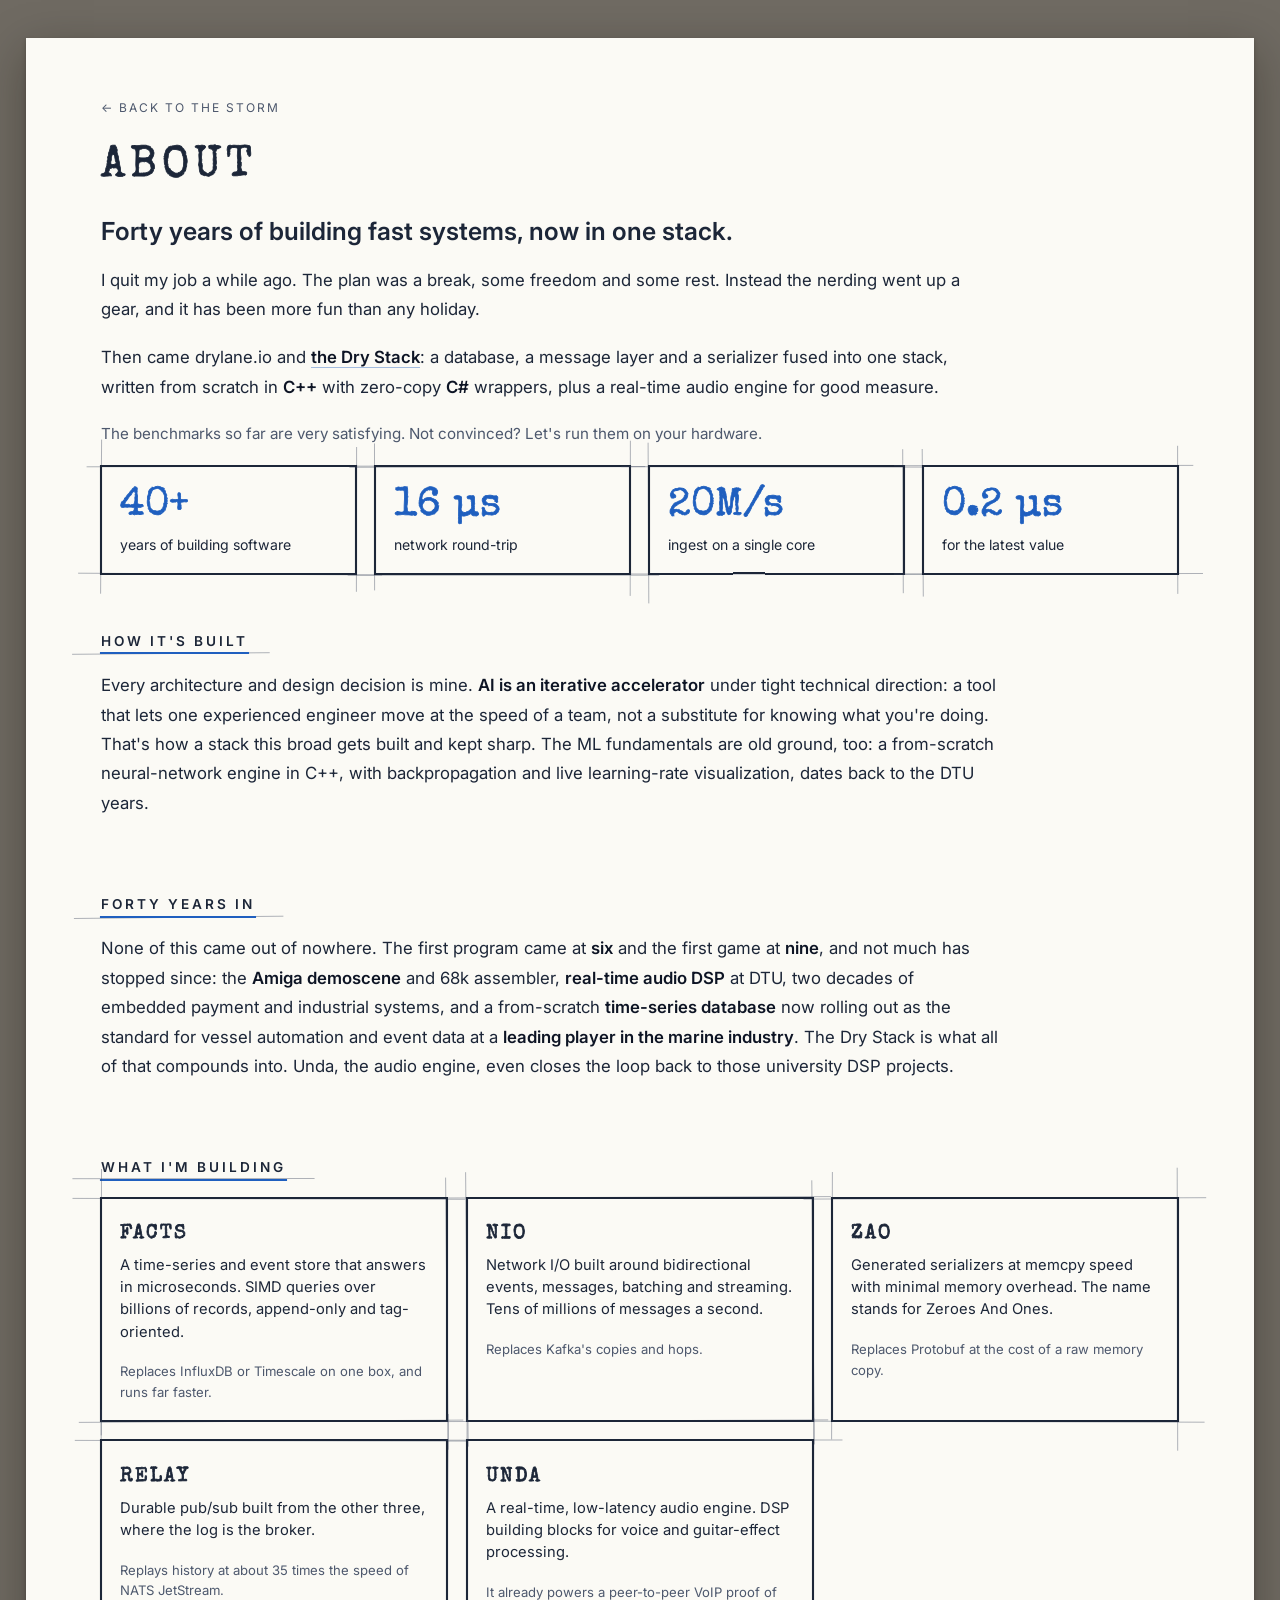
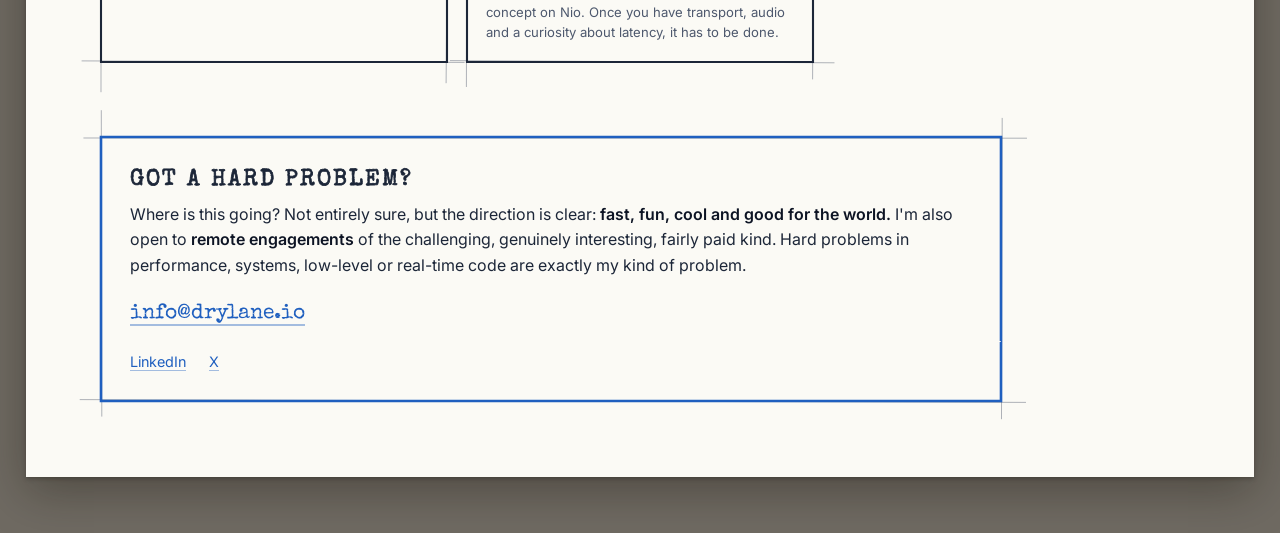
==== commit e4fb7276: "Early access offer, drop single-developer framing from sales pages, tighten About Co-Authored-By: Cl" ====
--- a/about.html
+++ b/about.html
@@ -4,6 +4,19 @@
     <meta charset="UTF-8">
     <meta name="viewport" content="width=device-width, initial-scale=1.0">
     <title>About Drylane</title>
+    <meta name="description" content="Forty years of building fast systems, now in one stack.">
+    <meta property="og:type" content="website">
+    <meta property="og:site_name" content="Drylane">
+    <meta property="og:title" content="About Drylane">
+    <meta property="og:description" content="Forty years of building fast systems, now in one stack.">
+    <meta property="og:url" content="https://drylane.io/about.html">
+    <meta property="og:image" content="https://drylane.io/img/og.png">
+    <meta property="og:image:width" content="1200">
+    <meta property="og:image:height" content="630">
+    <meta name="twitter:card" content="summary_large_image">
+    <link rel="icon" href="favicon.svg" type="image/svg+xml">
+    <link rel="icon" href="favicon-32.png" sizes="32x32" type="image/png">
+    <link rel="apple-touch-icon" href="apple-touch-icon.png">
     <script src="ink.js"></script>
     <link rel="preconnect" href="https://fonts.googleapis.com">
     <link rel="preconnect" href="https://fonts.gstatic.com" crossorigin>
@@ -15,19 +28,19 @@
         <a class="back" href="index.html">&larr; back to the storm</a>
 
         <h1>About</h1>
-        <p class="tagline">One engineer, forty years in, building the stack I always wanted.</p>
+        <p class="tagline">Forty years of building fast systems, now in one stack.</p>
         <p class="lede">I quit my job a while ago. The plan was a break, some freedom and some rest.
             Instead the nerding went up a gear, and it has been more fun than any holiday.</p>
         <p class="lede">Then came drylane.io and <a href="stack.html"><strong>the Dry Stack</strong></a>:
             a database, a message layer and a serializer fused into one stack, written from scratch in
             <strong>C++</strong> with zero-copy <strong>C#</strong> wrappers, plus a real-time audio
-            engine for good measure. The core came together in <strong>about a month</strong>.</p>
+            engine for good measure.</p>
         <p class="sub">The benchmarks so far are very satisfying. Not convinced? Let's run them on your
             hardware.</p>
 
         <div class="proof">
             <div class="tile" data-ink="box" data-reveal><span class="big">40+</span><span class="lbl">years of building software</span></div>
-            <div class="tile" data-ink="box" data-reveal><span class="big">~1</span><span class="lbl">month to a working stack</span></div>
+            <a class="tile" href="nio.html" data-ink="box" data-reveal><span class="big">16&nbsp;&micro;s</span><span class="lbl">network round-trip</span></a>
             <a class="tile" href="facts.html" data-ink="box" data-reveal><span class="big">20M/s</span><span class="lbl">ingest on a single core</span></a>
             <a class="tile" href="facts.html" data-ink="box" data-reveal><span class="big">0.2&nbsp;&micro;s</span><span class="lbl">for the latest value</span></a>
         </div>
@@ -36,7 +49,7 @@
         <p class="lede">Every architecture and design decision is mine. <strong>AI is an iterative
             accelerator</strong> under tight technical direction: a tool that lets one experienced
             engineer move at the speed of a team, not a substitute for knowing what you're doing.
-            That's how a stack this broad shipped this fast. The ML fundamentals are old ground, too:
+            That's how a stack this broad gets built and kept sharp. The ML fundamentals are old ground, too:
             a from-scratch neural-network engine in C++, with backpropagation and live learning-rate
             visualization, dates back to the DTU years.</p>
 
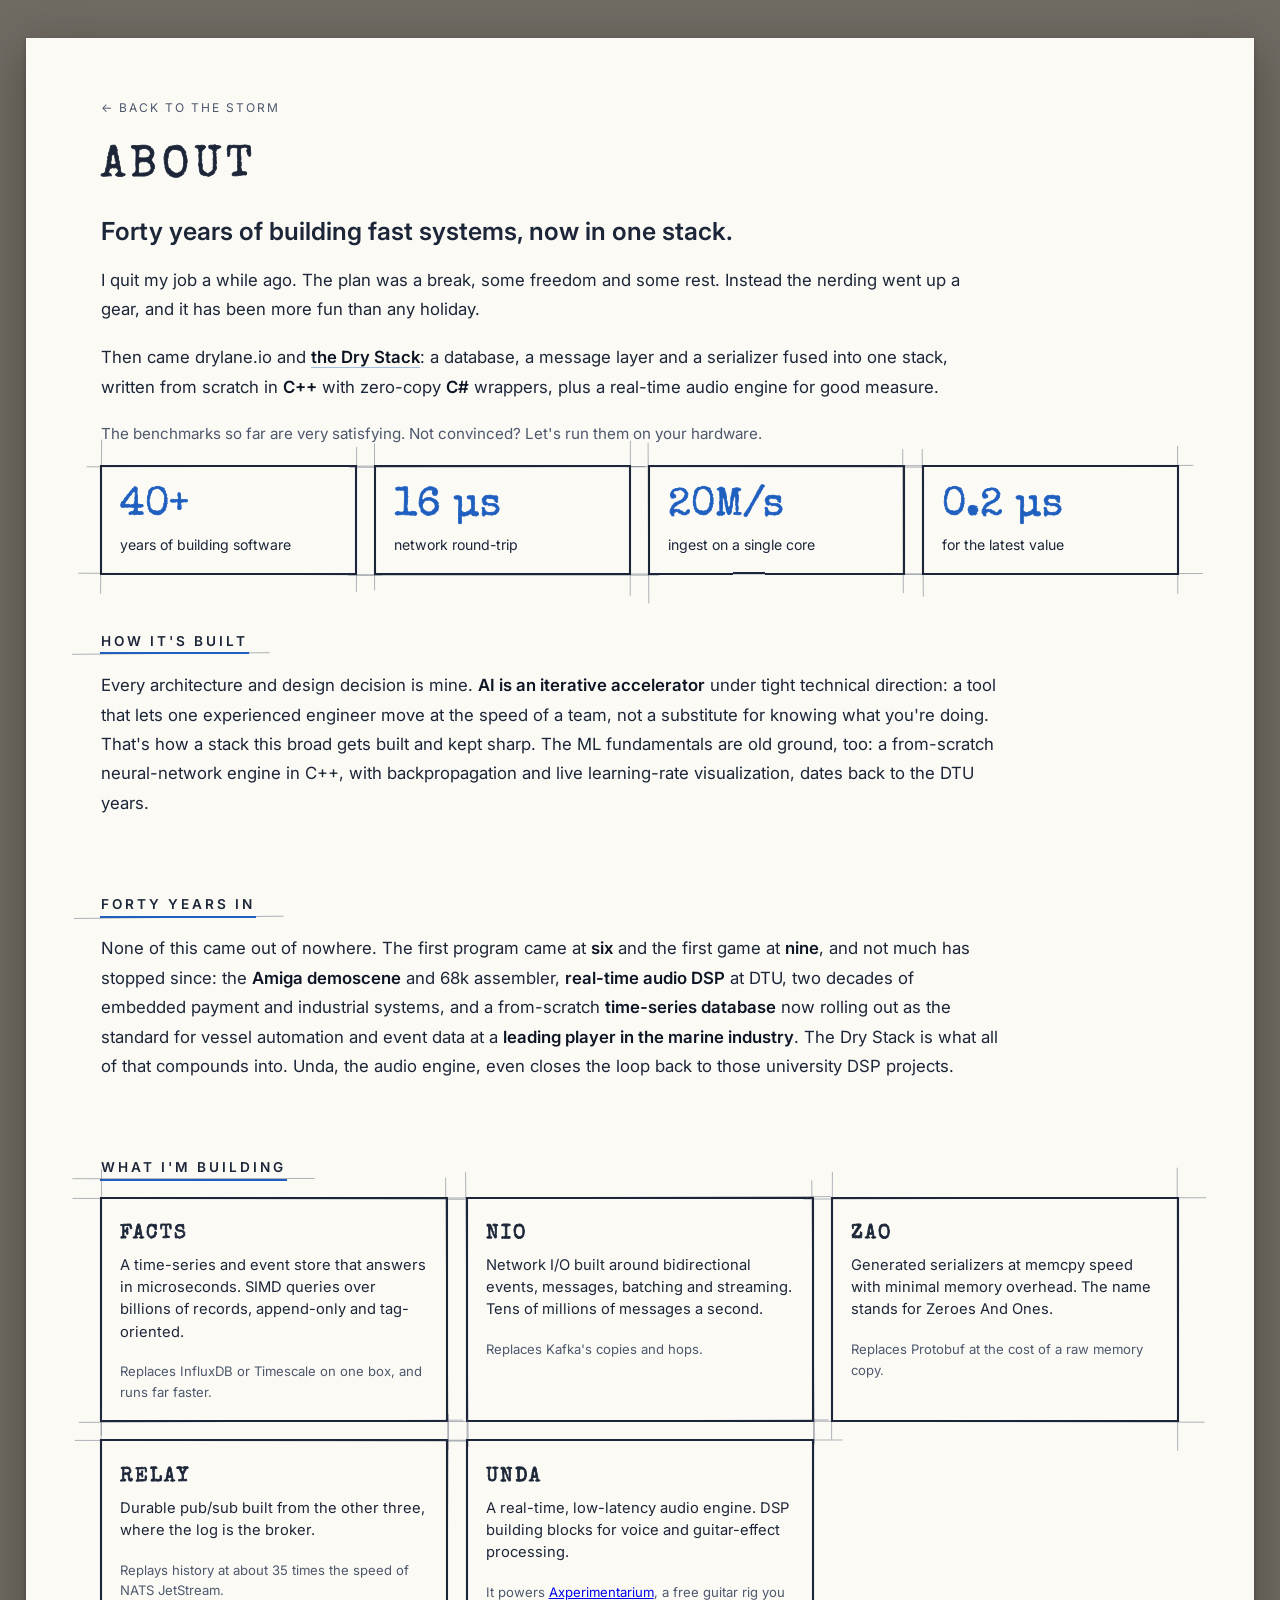
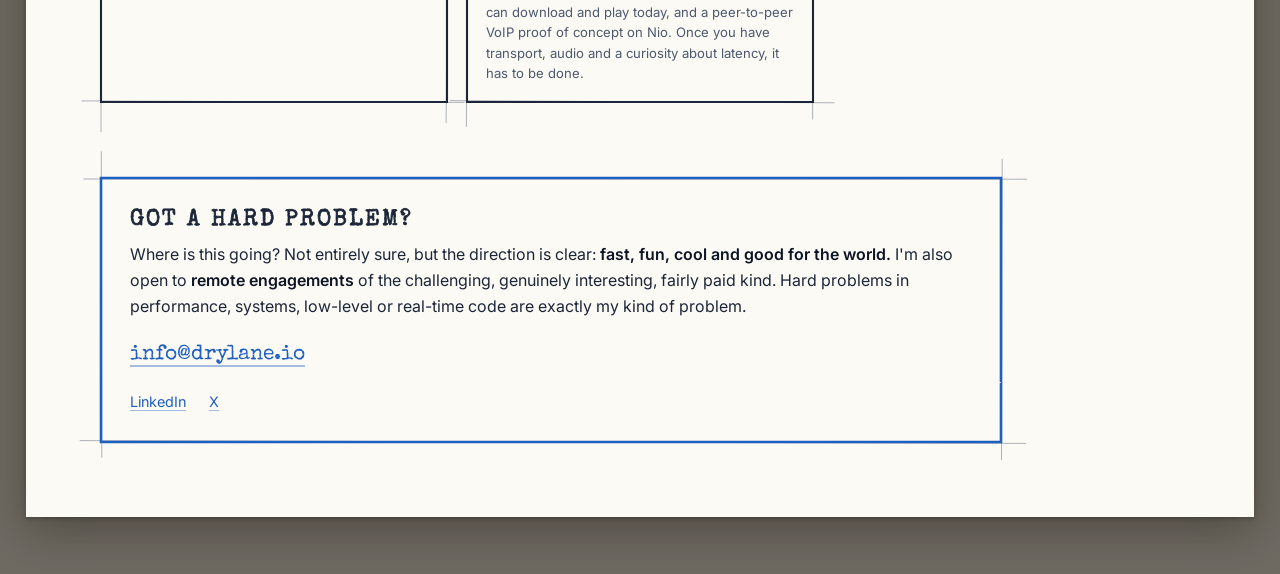
==== commit 41d7207f: "Mention Axperimentarium on About (Unda) and in the PDF roadmap Co-Authored-By: Claude Opus 5.5 <nore" ====
--- a/about.html
+++ b/about.html
@@ -93,8 +93,10 @@
                 <span class="name-line"><span class="name">Unda</span></span>
                 <div class="what">A real-time, low-latency audio engine. DSP building blocks for voice
                     and guitar-effect processing.</div>
-                <div class="why">It already powers a peer-to-peer VoIP proof of concept on Nio. Once
-                    you have transport, audio and a curiosity about latency, it has to be done.</div>
+                <div class="why">It powers <a href="https://github.com/pjngit/Axperimentarium">Axperimentarium</a>,
+                    a free guitar rig you can download and play today, and a peer-to-peer VoIP proof of
+                    concept on Nio. Once you have transport, audio and a curiosity about latency, it has
+                    to be done.</div>
             </div>
         </div>
 
